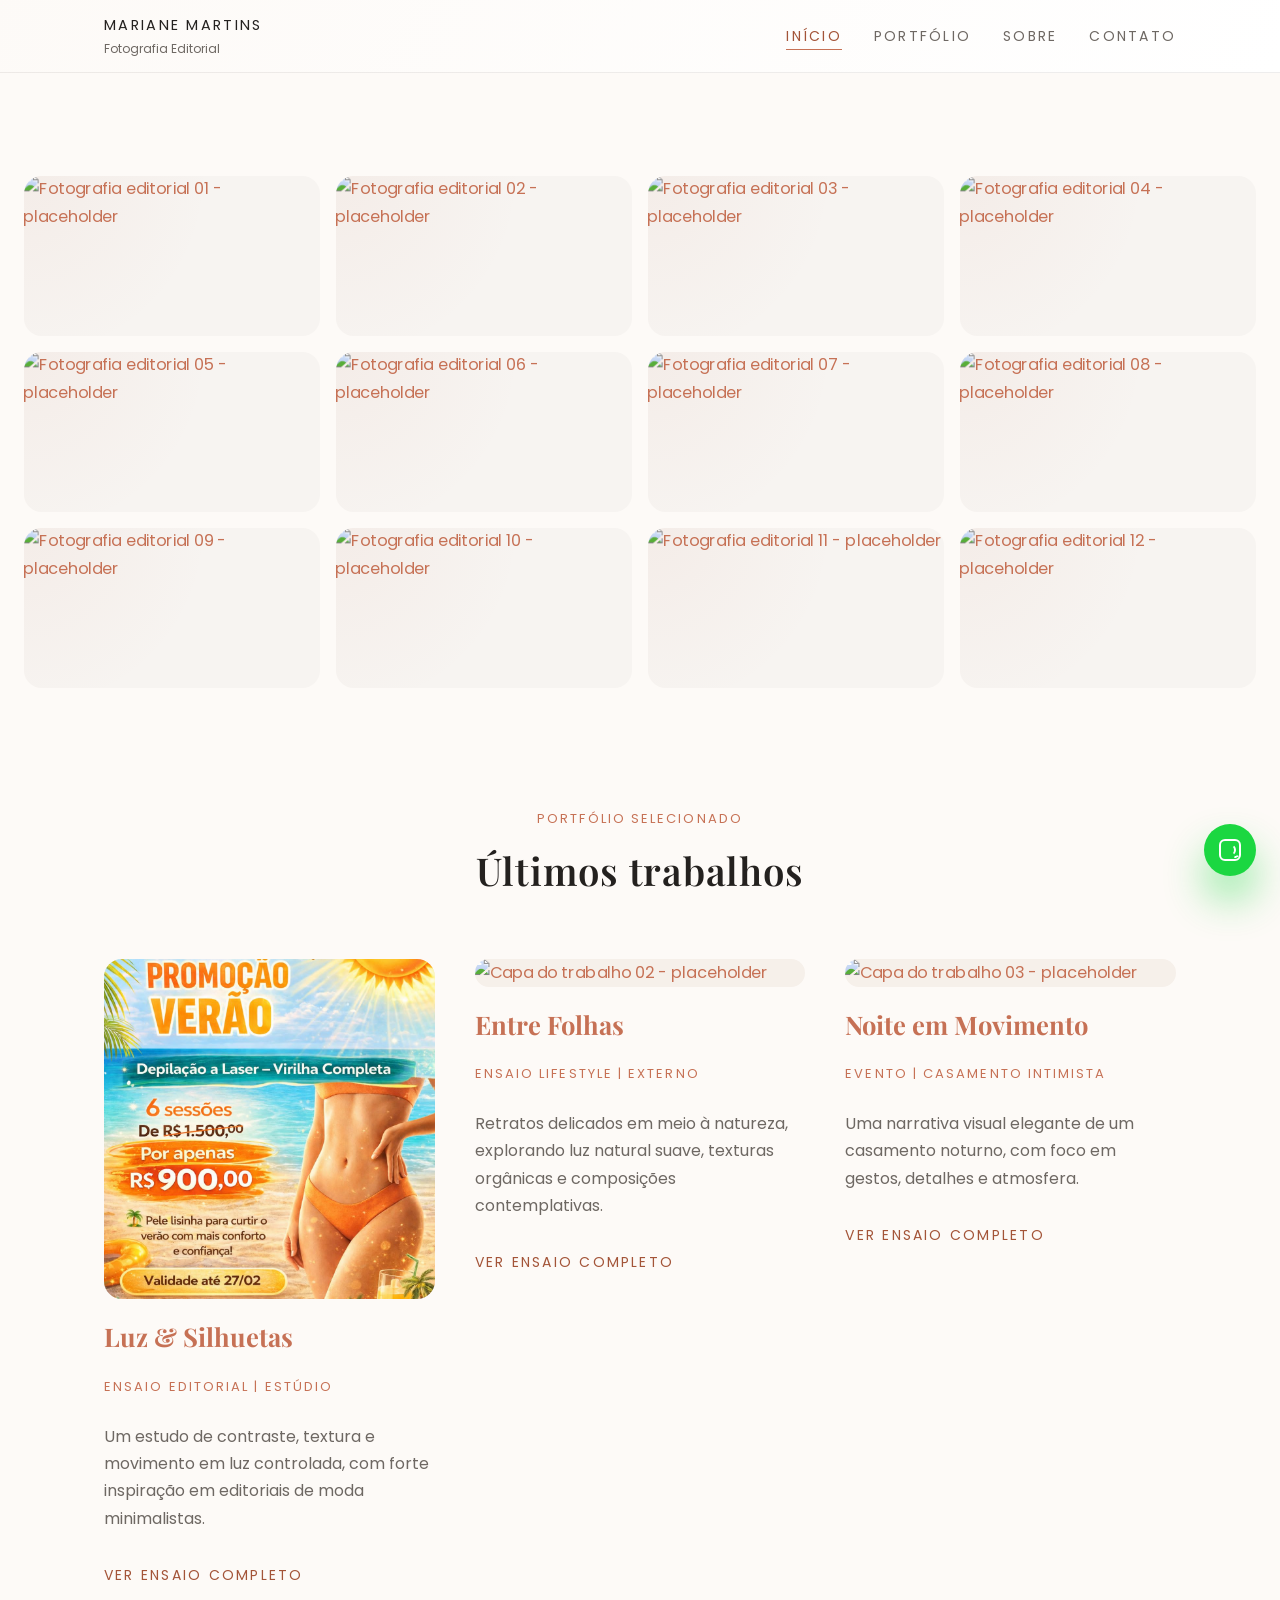
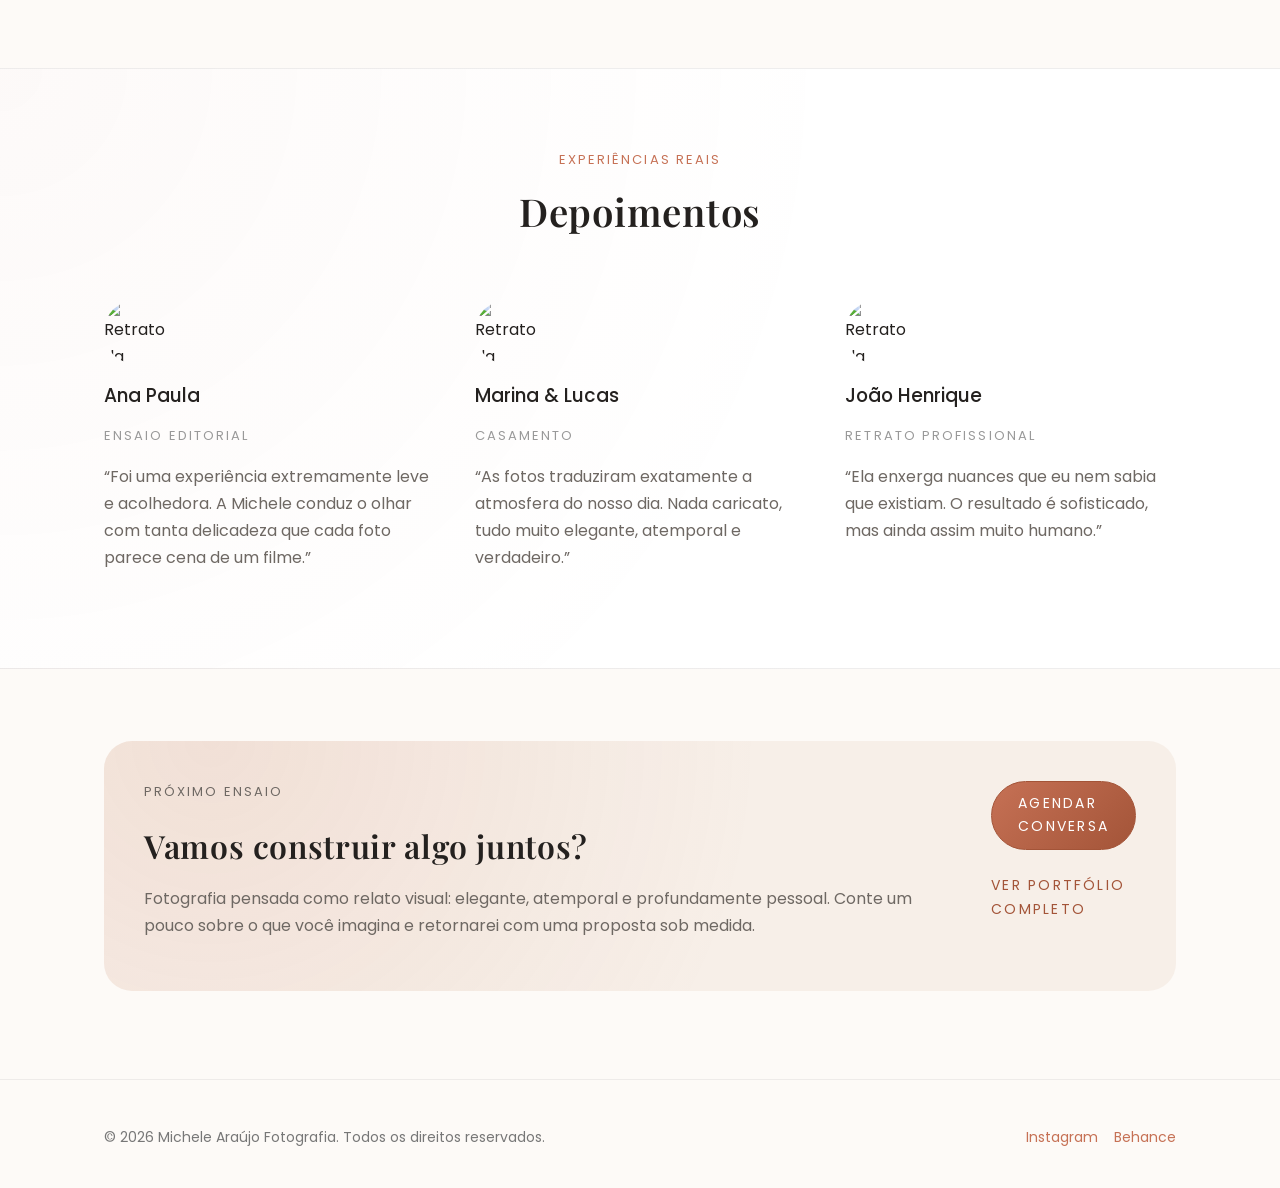
==== index.html @ 4032d711 "first commit" ====
<!DOCTYPE html>
<html lang="pt-BR">
<head>
  <meta charset="UTF-8">
  <meta http-equiv="X-UA-Compatible" content="IE=edge">
  <meta name="viewport" content="width=device-width, initial-scale=1.0">
  <meta name="description" content="Portfólio fotográfico profissional com estética editorial, ensaios autorais e cobertura de eventos.">
  <meta name="keywords" content="fotografia, ensaio, casamento, editorial, retratos, ensaio feminino">
  <meta name="author" content="Fotógrafa Profissional">
  <title>Fotografia Editorial | Início</title>

  <!-- Google Fonts -->
  <link rel="preconnect" href="https://fonts.googleapis.com">
  <link rel="preconnect" href="https://fonts.gstatic.com" crossorigin>
  <link href="https://fonts.googleapis.com/css2?family=Playfair+Display:wght@400;500;600;700&family=Poppins:wght@300;400;500;600&display=swap" rel="stylesheet">

  <link rel="stylesheet" href="css/style.css">
</head>
<body>
  <header class="site-header">
    <div class="container header-inner">
      <a href="index.html" class="logo" aria-label="Ir para a página inicial">
        <span class="logo-text">Mariane Martins</span>
        <span class="logo-sub">Fotografia Editorial</span>
      </a>

      <button class="nav-toggle" aria-label="Abrir menu" aria-expanded="false">
        <span></span>
        <span></span>
      </button>

      <nav class="main-nav" aria-label="Navegação principal">
        <ul>
          <li><a href="index.html" class="active">Início</a></li>
          <li><a href="portfolio.html">Portfólio</a></li>
          <li><a href="sobre.html">Sobre</a></li>
          <li><a href="contato.html">Contato</a></li>
        </ul>
      </nav>
    </div>
  </header>

  <main>
    <!-- Grid Principal -->
    <section class="hero-grid-section" aria-label="Galeria principal de destaques">
      <div class="container-wide">
        <div class="hero-grid">
          <!-- Imagens de 1 a 12 - placeholders nomeados -->
          <a href="portfolio.html" class="hero-grid-item fade-in" style="--delay: 0" aria-label="Ver portfólio">
            <img src="img/grid/foto-01.jpg" loading="lazy" alt="Fotografia editorial 01 - placeholder">
          </a>
          <a href="portfolio.html" class="hero-grid-item fade-in" style="--delay: 0.05s">
            <img src="img/grid/foto-02.jpg" loading="lazy" alt="Fotografia editorial 02 - placeholder">
          </a>
          <a href="portfolio.html" class="hero-grid-item fade-in" style="--delay: 0.1s">
            <img src="img/grid/foto-03.jpg" loading="lazy" alt="Fotografia editorial 03 - placeholder">
          </a>
          <a href="portfolio.html" class="hero-grid-item fade-in" style="--delay: 0.15s">
            <img src="img/grid/foto-04.jpg" loading="lazy" alt="Fotografia editorial 04 - placeholder">
          </a>
          <a href="portfolio.html" class="hero-grid-item fade-in" style="--delay: 0.2s">
            <img src="img/grid/foto-05.jpg" loading="lazy" alt="Fotografia editorial 05 - placeholder">
          </a>
          <a href="portfolio.html" class="hero-grid-item fade-in" style="--delay: 0.25s">
            <img src="img/grid/foto-06.jpg" loading="lazy" alt="Fotografia editorial 06 - placeholder">
          </a>
          <a href="portfolio.html" class="hero-grid-item fade-in" style="--delay: 0.3s">
            <img src="img/grid/foto-07.jpg" loading="lazy" alt="Fotografia editorial 07 - placeholder">
          </a>
          <a href="portfolio.html" class="hero-grid-item fade-in" style="--delay: 0.35s">
            <img src="img/grid/foto-08.jpg" loading="lazy" alt="Fotografia editorial 08 - placeholder">
          </a>
          <a href="portfolio.html" class="hero-grid-item fade-in" style="--delay: 0.4s">
            <img src="img/grid/foto-09.jpg" loading="lazy" alt="Fotografia editorial 09 - placeholder">
          </a>
          <a href="portfolio.html" class="hero-grid-item fade-in" style="--delay: 0.45s">
            <img src="img/grid/foto-10.jpg" loading="lazy" alt="Fotografia editorial 10 - placeholder">
          </a>
          <a href="portfolio.html" class="hero-grid-item fade-in" style="--delay: 0.5s">
            <img src="img/grid/foto-11.jpg" loading="lazy" alt="Fotografia editorial 11 - placeholder">
          </a>
          <a href="portfolio.html" class="hero-grid-item fade-in" style="--delay: 0.55s">
            <img src="img/grid/foto-12.jpg" loading="lazy" alt="Fotografia editorial 12 - placeholder">
          </a>
        </div>
      </div>
    </section>

    <!-- Últimos Trabalhos -->
    <section class="section" id="ultimos-trabalhos">
      <div class="container">
        <header class="section-header fade-in">
          <p class="section-kicker">Portfólio selecionado</p>
          <h1 class="section-title">Últimos trabalhos</h1>
        </header>

        <div class="works-grid">
          <article class="work-card fade-in" style="--delay: 0.05s">
            <a href="portfolio/trabalho-01.html" class="work-image-link">
              <img src="img/trabalhos/trabalho-01/capa.jpeg" loading="lazy" alt="Capa do trabalho 01 - placeholder">
            </a>
            <div class="work-content">
              <h2 class="work-title">
                <a href="portfolio/trabalho-01.html">Luz &amp; Silhuetas</a>
              </h2>
              <p class="work-meta">Ensaio editorial | Estúdio</p>
              <p class="work-description">
                Um estudo de contraste, textura e movimento em luz controlada, com forte inspiração em editoriais de moda minimalistas.
              </p>
              <a href="portfolio/trabalho-01.html" class="text-link">Ver ensaio completo</a>
            </div>
          </article>

          <article class="work-card fade-in" style="--delay: 0.1s">
            <a href="portfolio/trabalho-02.html" class="work-image-link">
              <img src="img/trabalhos/trabalho-02/capa.jpg" loading="lazy" alt="Capa do trabalho 02 - placeholder">
            </a>
            <div class="work-content">
              <h2 class="work-title">
                <a href="portfolio/trabalho-02.html">Entre Folhas</a>
              </h2>
              <p class="work-meta">Ensaio lifestyle | Externo</p>
              <p class="work-description">
                Retratos delicados em meio à natureza, explorando luz natural suave, texturas orgânicas e composições contemplativas.
              </p>
              <a href="portfolio/trabalho-02.html" class="text-link">Ver ensaio completo</a>
            </div>
          </article>

          <article class="work-card fade-in" style="--delay: 0.15s">
            <a href="portfolio/trabalho-03.html" class="work-image-link">
              <img src="img/trabalhos/trabalho-03/capa.jpg" loading="lazy" alt="Capa do trabalho 03 - placeholder">
            </a>
            <div class="work-content">
              <h2 class="work-title">
                <a href="portfolio/trabalho-03.html">Noite em Movimento</a>
              </h2>
              <p class="work-meta">Evento | Casamento intimista</p>
              <p class="work-description">
                Uma narrativa visual elegante de um casamento noturno, com foco em gestos, detalhes e atmosfera.
              </p>
              <a href="portfolio/trabalho-03.html" class="text-link">Ver ensaio completo</a>
            </div>
          </article>
        </div>
      </div>
    </section>

    <!-- Depoimentos -->
    <section class="section section-testimonials" aria-label="Depoimentos de clientes">
      <div class="container">
        <header class="section-header fade-in">
          <p class="section-kicker">Experiências reais</p>
          <h2 class="section-title">Depoimentos</h2>
        </header>

        <div class="testimonials-grid">
          <article class="testimonial-card fade-in" style="--delay: 0.05s">
            <img src="img/testemunhos/cliente-01.jpg" loading="lazy" alt="Retrato da cliente 01 - placeholder" class="testimonial-avatar">
            <div class="testimonial-content">
              <h3 class="testimonial-name">Ana Paula</h3>
              <p class="testimonial-role">Ensaio Editorial</p>
              <p class="testimonial-text">
                “Foi uma experiência extremamente leve e acolhedora. A Michele conduz o olhar com tanta delicadeza que cada foto parece cena de um filme.”
              </p>
            </div>
          </article>

          <article class="testimonial-card fade-in" style="--delay: 0.1s">
            <img src="img/testemunhos/cliente-02.jpg" loading="lazy" alt="Retrato da cliente 02 - placeholder" class="testimonial-avatar">
            <div class="testimonial-content">
              <h3 class="testimonial-name">Marina &amp; Lucas</h3>
              <p class="testimonial-role">Casamento</p>
              <p class="testimonial-text">
                “As fotos traduziram exatamente a atmosfera do nosso dia. Nada caricato, tudo muito elegante, atemporal e verdadeiro.”
              </p>
            </div>
          </article>

          <article class="testimonial-card fade-in" style="--delay: 0.15s">
            <img src="img/testemunhos/cliente-03.jpg" loading="lazy" alt="Retrato da cliente 03 - placeholder" class="testimonial-avatar">
            <div class="testimonial-content">
              <h3 class="testimonial-name">João Henrique</h3>
              <p class="testimonial-role">Retrato profissional</p>
              <p class="testimonial-text">
                “Ela enxerga nuances que eu nem sabia que existiam. O resultado é sofisticado, mas ainda assim muito humano.”
              </p>
            </div>
          </article>
        </div>
      </div>
    </section>

    <!-- Contato enxuto na home -->
    <section class="section section-contact-preview" aria-label="Contato rápido">
      <div class="container">
        <div class="contact-preview fade-in">
          <div class="contact-preview-text">
            <p class="section-kicker">Próximo ensaio</p>
            <h2 class="section-title">Vamos construir algo juntos?</h2>
            <p>
              Fotografia pensada como relato visual: elegante, atemporal e profundamente pessoal. Conte um pouco sobre o que você imagina
              e retornarei com uma proposta sob medida.
            </p>
          </div>
          <div class="contact-preview-actions">
            <a href="contato.html" class="btn-primary">Agendar conversa</a>
            <a href="portfolio.html" class="text-link">Ver portfólio completo</a>
          </div>
        </div>
      </div>
    </section>
  </main>

  <footer class="site-footer">
    <div class="container footer-inner">
      <p>&copy; <span id="footer-year"></span> Michele Araújo Fotografia. Todos os direitos reservados.</p>
      <div class="footer-links">
        <a href="https://www.instagram.com" target="_blank" rel="noopener noreferrer">Instagram</a>
        <a href="https://www.behance.net" target="_blank" rel="noopener noreferrer">Behance</a>
      </div>
    </div>
  </footer>

  <!-- Botão flutuante WhatsApp -->
  <a href="https://wa.me/5500000000000" target="_blank" rel="noopener noreferrer" class="whatsapp-float" aria-label="Conversar pelo WhatsApp">
    <span class="whatsapp-icon"></span>
  </a>

  <!-- Lightbox global -->
  <div class="lightbox" id="lightbox" aria-hidden="true">
    <button class="lightbox-close" aria-label="Fechar imagem">&times;</button>
    <img src="" alt="Visualização ampliada" class="lightbox-image">
  </div>

  <script src="js/script.js"></script>
</body>
</html>
---- css/style.css ----
/* =========================================================
   Base
   ========================================================= */

:root {
  --bg-page: #fdfaf7;
  --bg-surface: #ffffff;
  --bg-soft: #f7efe8;
  --bg-soft-alt: #f3f6ff;
  --text-main: #24211f;
  --text-muted: #6e6863;
  --accent: #c67155;
  --accent-soft: rgba(198, 113, 85, 0.16);
  --accent-strong: #a35438;
  --border-soft: rgba(44, 33, 28, 0.08);
}

*,
*::before,
*::after {
  box-sizing: border-box;
}

html {
  scroll-behavior: smooth;
}

body {
  margin: 0;
  font-family: "Poppins", system-ui, -apple-system, BlinkMacSystemFont, "Segoe UI", sans-serif;
  font-size: 16px;
  line-height: 1.7;
  color: var(--text-main);
  background-color: var(--bg-page);
  -webkit-font-smoothing: antialiased;
}

img {
  max-width: 100%;
  display: block;
}

a {
  color: var(--accent);
  text-decoration: none;
}

a:hover {
  text-decoration: underline;
}

main {
  padding-top: 80px; /* espaço para o header fixo */
}

/* =========================================================
   Layout helpers
   ========================================================= */

.container {
  width: 100%;
  max-width: 1120px;
  margin: 0 auto;
  padding: 0 24px;
}

.container-wide {
  width: 100%;
  max-width: 1320px;
  margin: 0 auto;
  padding: 0 24px;
}

.container-narrow {
  width: 100%;
  max-width: 840px;
  margin: 0 auto;
  padding: 0 24px;
}

.section {
  padding: 80px 0;
}

.section-header {
  text-align: center;
  margin-bottom: 56px;
}

.section-kicker {
  font-size: 0.8125rem;
  letter-spacing: 0.16em;
  text-transform: uppercase;
  color: var(--accent);
  margin: 0 0 8px;
}

.section-title {
  font-family: "Playfair Display", "Times New Roman", serif;
  font-size: 2.4rem;
  letter-spacing: 0.02em;
  font-weight: 600;
  margin: 0 0 12px;
}

.section-subtitle {
  max-width: 640px;
  margin: 0 auto;
  color: var(--text-muted);
}

/* =========================================================
   Header e navegação
   ========================================================= */

.site-header {
  position: fixed;
  top: 0;
  left: 0;
  right: 0;
  z-index: 50;
  background: linear-gradient(
    120deg,
    rgba(253, 250, 247, 0.98),
    rgba(255, 255, 255, 0.98)
  );
  border-bottom: 1px solid var(--border-soft);
  backdrop-filter: blur(16px);
}

.header-inner {
  display: flex;
  align-items: center;
  justify-content: space-between;
  height: 72px;
}

.logo {
  display: inline-flex;
  flex-direction: column;
  gap: 2px;
  color: var(--text-main);
}

.logo-mark {
  font-family: "Playfair Display", "Times New Roman", serif;
  font-size: 1.2rem;
  border: 1px solid var(--accent);
  border-radius: 999px;
  width: 32px;
  height: 32px;
  display: inline-flex;
  align-items: center;
  justify-content: center;
  margin-bottom: 2px;
}

.logo-text {
  font-size: 0.9rem;
  letter-spacing: 0.16em;
  text-transform: uppercase;
}

.logo-sub {
  font-size: 0.75rem;
  color: var(--text-muted);
}

.main-nav ul {
  list-style: none;
  display: flex;
  align-items: center;
  gap: 32px;
  margin: 0;
  padding: 0;
}

.main-nav a {
  font-size: 0.875rem;
  letter-spacing: 0.16em;
  text-transform: uppercase;
  color: var(--text-muted);
  position: relative;
  padding-bottom: 4px;
}

.main-nav a::after {
  content: "";
  position: absolute;
  left: 0;
  bottom: 0;
  height: 1px;
  width: 0;
  background-color: var(--accent);
  transition: width 0.25s ease;
}

.main-nav a:hover::after {
  width: 100%;
}

.main-nav a.active {
  color: var(--accent-strong);
}

.main-nav a.active::after {
  width: 100%;
}

.nav-toggle {
  display: none;
  width: 36px;
  height: 36px;
  border-radius: 999px;
  border: 1px solid var(--border-soft);
  background-color: transparent;
  align-items: center;
  justify-content: center;
  padding: 0;
  cursor: pointer;
}

.nav-toggle span {
  width: 18px;
  height: 1px;
  background-color: var(--text-main);
  display: block;
  transition: transform 0.2s ease, opacity 0.2s ease, translate 0.2s ease;
}

.nav-toggle span + span {
  margin-top: 5px;
}

.nav-toggle.is-open span:first-child {
  transform: rotate(45deg);
  translate: 0 3px;
}

.nav-toggle.is-open span:last-child {
  transform: rotate(-45deg);
  translate: 0 -3px;
}

/* =========================================================
   Hero grid (home)
   ========================================================= */

.hero-grid-section {
  padding-top: 96px;
  padding-bottom: 40px;
}

.hero-grid {
  display: grid;
  grid-template-columns: repeat(4, minmax(0, 1fr));
  grid-auto-rows: minmax(160px, 1fr);
  gap: 16px;
}

.hero-grid-item {
  overflow: hidden;
  border-radius: 18px;
  background:
    radial-gradient(circle at 0% 0%, rgba(198, 113, 85, 0.06), transparent 55%),
    #f7f4f1;
  position: relative;
}

.hero-grid-item img {
  width: 100%;
  height: 100%;
  object-fit: cover;
  transform: scale(1.01);
  transition: transform 0.6s ease, filter 0.4s ease;
}

.hero-grid-item:hover img {
  transform: scale(1.05);
  filter: saturate(1.1) contrast(1.03);
}

/* =========================================================
   Cards de trabalhos
   ========================================================= */

.works-grid {
  display: grid;
  grid-template-columns: repeat(3, minmax(0, 1fr));
  gap: 40px;
}

.work-card {
  display: flex;
  flex-direction: column;
  gap: 16px;
}

.work-image-link {
  display: block;
  border-radius: 18px;
  overflow: hidden;
  background-color: #f6f0ea;
}

.work-image-link img {
  width: 100%;
  height: 100%;
  max-height: 340px;
  object-fit: cover;
  transform: scale(1.01);
  transition: transform 0.6s ease, filter 0.4s ease;
}

.work-image-link:hover img {
  transform: scale(1.04);
  filter: saturate(1.15) contrast(1.05);
}

.work-content {
  display: flex;
  flex-direction: column;
  gap: 4px;
}

.work-title {
  font-family: "Playfair Display", "Times New Roman", serif;
  font-size: 1.6rem;
  margin: 0;
}

.work-title a {
  text-decoration: none;
}

.work-meta {
  font-size: 0.8125rem;
  text-transform: uppercase;
  letter-spacing: 0.16em;
  color: var(--accent);
}

.work-description {
  margin-top: 8px;
  color: var(--text-muted);
}

.text-link {
  display: inline-flex;
  align-items: center;
  gap: 4px;
  font-size: 0.875rem;
  text-transform: uppercase;
  letter-spacing: 0.16em;
  color: var(--accent-strong);
  margin-top: 12px;
  position: relative;
}

.text-link::after {
  content: "";
  position: absolute;
  left: 0;
  bottom: -2px;
  height: 1px;
  width: 100%;
  background-color: var(--accent-strong);
  transform-origin: left;
  transform: scaleX(0);
  transition: transform 0.25s ease;
}

.text-link:hover::after {
  transform: scaleX(1);
}

/* =========================================================
   Depoimentos
   ========================================================= */

.section-testimonials {
  border-top: 1px solid var(--border-soft);
  border-bottom: 1px solid var(--border-soft);
  background: radial-gradient(circle at 0% 0%, rgba(198, 113, 85, 0.04), transparent 60%), var(--bg-surface);
}

.testimonials-grid {
  display: grid;
  grid-template-columns: repeat(3, minmax(0, 1fr));
  gap: 40px;
}

.testimonial-card {
  display: flex;
  flex-direction: column;
  gap: 16px;
}

.testimonial-avatar {
  width: 64px;
  height: 64px;
  border-radius: 999px;
  object-fit: cover;
}

.testimonial-name {
  font-weight: 500;
  margin: 0;
}

.testimonial-role {
  font-size: 0.8125rem;
  text-transform: uppercase;
  letter-spacing: 0.16em;
  color: #999999;
  margin-bottom: 8px;
}

.testimonial-text {
  color: var(--text-muted);
}

/* =========================================================
   Contato (home preview)
   ========================================================= */

.section-contact-preview {
  padding-top: 72px;
  padding-bottom: 88px;
}

.contact-preview {
  display: flex;
  align-items: flex-start;
  justify-content: space-between;
  gap: 40px;
  border-radius: 28px;
  padding: 40px 40px 36px;
  background: radial-gradient(circle at 10% 0%, rgba(198, 113, 85, 0.12), transparent 55%), var(--bg-soft);
}

.contact-preview .section-title {
  font-size: 2rem;
}

.contact-preview p {
  margin: 0 0 16px;
  color: var(--text-muted);
}

.contact-preview-actions {
  display: flex;
  flex-direction: column;
  gap: 12px;
  align-items: flex-start;
}

/* =========================================================
   Páginas internas: Sobre, Contato
   ========================================================= */

.about-layout {
  display: grid;
  grid-template-columns: minmax(0, 1.2fr) minmax(0, 1.6fr);
  gap: 72px;
  align-items: center;
}

.about-photo img {
  border-radius: 24px;
  object-fit: cover;
}

.about-text p {
  margin-top: 0;
  margin-bottom: 16px;
  color: var(--text-muted);
}

.about-list {
  list-style: none;
  padding: 0;
  margin: 16px 0 32px;
}

.about-list li {
  margin-bottom: 4px;
}

.section-contact-full {
  background: radial-gradient(circle at 100% 0, rgba(198, 113, 85, 0.08), transparent 55%), var(--bg-soft);
}

.contact-layout {
  display: grid;
  grid-template-columns: minmax(0, 1.2fr) minmax(0, 1.4fr);
  gap: 72px;
  align-items: flex-start;
}

.contact-intro p {
  color: var(--text-muted);
}

.contact-list {
  list-style: none;
  padding: 0;
  margin: 16px 0 24px;
}

.contact-list li {
  margin-bottom: 4px;
}

.contact-social {
  display: flex;
  flex-wrap: wrap;
  align-items: center;
  gap: 16px;
  margin-top: 8px;
  font-size: 0.875rem;
}

.contact-social a {
  text-decoration: underline;
}

/* Formulário */

.contact-form-wrapper {
  background-color: var(--bg-surface);
  border-radius: 20px;
  padding: 32px 32px 28px;
  box-shadow: 0 18px 45px rgba(0, 0, 0, 0.05);
}

form {
  margin: 0;
}

.form-row {
  display: grid;
  grid-template-columns: repeat(2, minmax(0, 1fr));
  gap: 20px;
}

.form-group {
  display: flex;
  flex-direction: column;
  gap: 6px;
  margin-bottom: 16px;
}

label {
  font-size: 0.875rem;
  letter-spacing: 0.08em;
  text-transform: uppercase;
}

input,
select,
textarea {
  border-radius: 999px;
  border: 1px solid var(--border-soft);
  padding: 10px 16px;
  font: inherit;
  outline: none;
  background-color: #ffffff;
  transition: border-color 0.15s ease, box-shadow 0.15s ease, background-color 0.15s ease;
}

textarea {
  border-radius: 20px;
  resize: vertical;
  min-height: 120px;
}

input:focus,
select:focus,
textarea:focus {
  border-color: var(--accent);
  box-shadow: 0 0 0 1px var(--accent-soft);
}

.form-error {
  font-size: 0.75rem;
  color: #b3261e;
  min-height: 16px;
}

.form-success {
  font-size: 0.85rem;
  color: #1b7f3b;
  margin-top: 12px;
}

/* Botões */

.btn-primary {
  display: inline-flex;
  align-items: center;
  justify-content: center;
  padding: 10px 26px;
  border-radius: 999px;
  border: 1px solid var(--accent-strong);
  background: linear-gradient(135deg, var(--accent), var(--accent-strong));
  color: #ffffff;
  font-size: 0.875rem;
  letter-spacing: 0.16em;
  text-transform: uppercase;
  cursor: pointer;
  transition: background 0.2s ease, color 0.2s ease, transform 0.1s ease, box-shadow 0.1s ease;
}

.btn-primary:hover {
  background: linear-gradient(135deg, #ffffff, #fff5f1);
  color: var(--accent-strong);
  box-shadow: 0 16px 30px rgba(198, 113, 85, 0.35);
  transform: translateY(-1px);
}

.btn-primary:active {
  transform: translateY(0);
  box-shadow: none;
}

/* =========================================================
   Páginas de trabalho individual
   ========================================================= */

.work-hero {
  padding-top: 96px;
  padding-bottom: 40px;
}

.work-hero-image img {
  border-radius: 24px;
  max-height: 520px;
  width: 100%;
  object-fit: cover;
}

.work-hero-text {
  margin-top: 32px;
}

.work-hero-text p {
  color: var(--text-muted);
}

.work-gallery-section {
  padding-top: 24px;
}

.work-gallery {
  display: grid;
  grid-template-columns: repeat(3, minmax(0, 1fr));
  gap: 20px;
}

.work-gallery-item img {
  border-radius: 16px;
  width: 100%;
  height: 100%;
  object-fit: cover;
  cursor: zoom-in;
}

.section-work-nav {
  border-top: 1px solid rgba(0, 0, 0, 0.04);
}

.work-nav {
  display: flex;
  align-items: center;
  justify-content: space-between;
  gap: 16px;
}

.work-nav-links {
  display: flex;
  align-items: center;
  gap: 20px;
}

.work-nav-disabled {
  font-size: 0.875rem;
  color: #bbbbbb;
  letter-spacing: 0.16em;
  text-transform: uppercase;
}

/* =========================================================
   Footer
   ========================================================= */

.site-footer {
  border-top: 1px solid rgba(0, 0, 0, 0.06);
  padding: 32px 0 24px;
}

.footer-inner {
  display: flex;
  align-items: center;
  justify-content: space-between;
  gap: 16px;
  font-size: 0.875rem;
  color: #777777;
}

.footer-links {
  display: flex;
  gap: 16px;
}

.footer-links a {
  text-decoration: none;
}

.footer-links a:hover {
  text-decoration: underline;
}

/* =========================================================
   Botão flutuante WhatsApp
   ========================================================= */

.whatsapp-float {
  position: fixed;
  right: 24px;
  bottom: 24px;
  width: 52px;
  height: 52px;
  border-radius: 999px;
  background-color: #1bd741;
  box-shadow: 0 24px 40px rgba(27, 215, 65, 0.45);
  display: flex;
  align-items: center;
  justify-content: center;
  z-index: 40;
  transition: transform 0.15s ease, box-shadow 0.15s ease;
}

.whatsapp-float:hover {
  transform: translateY(-2px);
  box-shadow: 0 28px 50px rgba(27, 215, 65, 0.6);
}

.whatsapp-icon {
  width: 22px;
  height: 22px;
  border-radius: 6px;
  border: 2px solid #ffffff;
  position: relative;
}

.whatsapp-icon::before,
.whatsapp-icon::after {
  content: "";
  position: absolute;
  border-radius: 999px;
  border: 2px solid #ffffff;
}

.whatsapp-icon::before {
  width: 12px;
  height: 12px;
  border-top-color: transparent;
  border-left-color: transparent;
  border-bottom-color: transparent;
  top: 3px;
  left: 3px;
}

.whatsapp-icon::after {
  width: 7px;
  height: 7px;
  border-top-color: transparent;
  border-left-color: transparent;
  border-right-color: transparent;
  bottom: 1px;
  right: 0;
  transform: rotate(-20deg);
}

/* =========================================================
   Lightbox
   ========================================================= */

.lightbox {
  position: fixed;
  inset: 0;
  background-color: rgba(0, 0, 0, 0.86);
  display: flex;
  align-items: center;
  justify-content: center;
  padding: 32px;
  opacity: 0;
  visibility: hidden;
  transition: opacity 0.2s ease, visibility 0.2s ease;
  z-index: 60;
}

.lightbox.is-open {
  opacity: 1;
  visibility: visible;
}

.lightbox-image {
  max-width: 100%;
  max-height: 100%;
  border-radius: 16px;
  object-fit: contain;
}

.lightbox-close {
  position: absolute;
  top: 18px;
  right: 24px;
  border: none;
  background-color: transparent;
  color: #ffffff;
  font-size: 2rem;
  cursor: pointer;
}

/* =========================================================
   Animações suaves (fade-in)
   ========================================================= */

.fade-in {
  opacity: 0;
  transform: translateY(12px);
  transition: opacity 0.6s ease, transform 0.6s ease;
  transition-delay: var(--delay, 0s);
}

.fade-in.is-visible {
  opacity: 1;
  transform: translateY(0);
}

/* =========================================================
   Responsividade
   ========================================================= */

@media (max-width: 1024px) {
  .hero-grid {
    grid-template-columns: repeat(3, minmax(0, 1fr));
  }

  .works-grid,
  .testimonials-grid {
    grid-template-columns: repeat(2, minmax(0, 1fr));
  }

  .about-layout,
  .contact-layout {
    grid-template-columns: minmax(0, 1fr);
  }

  .contact-preview {
    flex-direction: column;
  }
}

@media (max-width: 768px) {
  .header-inner {
    height: 68px;
  }

  .nav-toggle {
    display: inline-flex;
  }

  .main-nav {
    position: absolute;
    inset: 68px 16px auto;
    border-radius: 18px;
    background-color: #ffffff;
    box-shadow: 0 26px 60px rgba(0, 0, 0, 0.14);
    padding: 16px 20px;
    opacity: 0;
    transform: translateY(-8px);
    pointer-events: none;
    transition: opacity 0.18s ease, transform 0.18s ease;
  }

  .main-nav.is-open {
    opacity: 1;
    transform: translateY(0);
    pointer-events: auto;
  }

  .main-nav ul {
    flex-direction: column;
    align-items: flex-start;
    gap: 14px;
  }

  .hero-grid {
    grid-template-columns: repeat(2, minmax(0, 1fr)); /* obrigatório: 2 colunas no mobile */
  }

  .works-grid,
  .testimonials-grid {
    grid-template-columns: minmax(0, 1fr);
  }

  .work-gallery {
    grid-template-columns: repeat(2, minmax(0, 1fr)); /* 2 colunas na galeria mobile */
  }

  .section {
    padding: 64px 0;
  }

  .section-title {
    font-size: 2rem;
  }

  .contact-form-wrapper {
    padding: 24px 20px 20px;
  }

  .form-row {
    grid-template-columns: minmax(0, 1fr);
  }

  .footer-inner {
    flex-direction: column;
    align-items: flex-start;
  }
}

@media (max-width: 520px) {
  .container,
  .container-wide,
  .container-narrow {
    padding: 0 18px;
  }

  main {
    padding-top: 72px;
  }

  .whatsapp-float {
    right: 18px;
    bottom: 18px;
  }
}
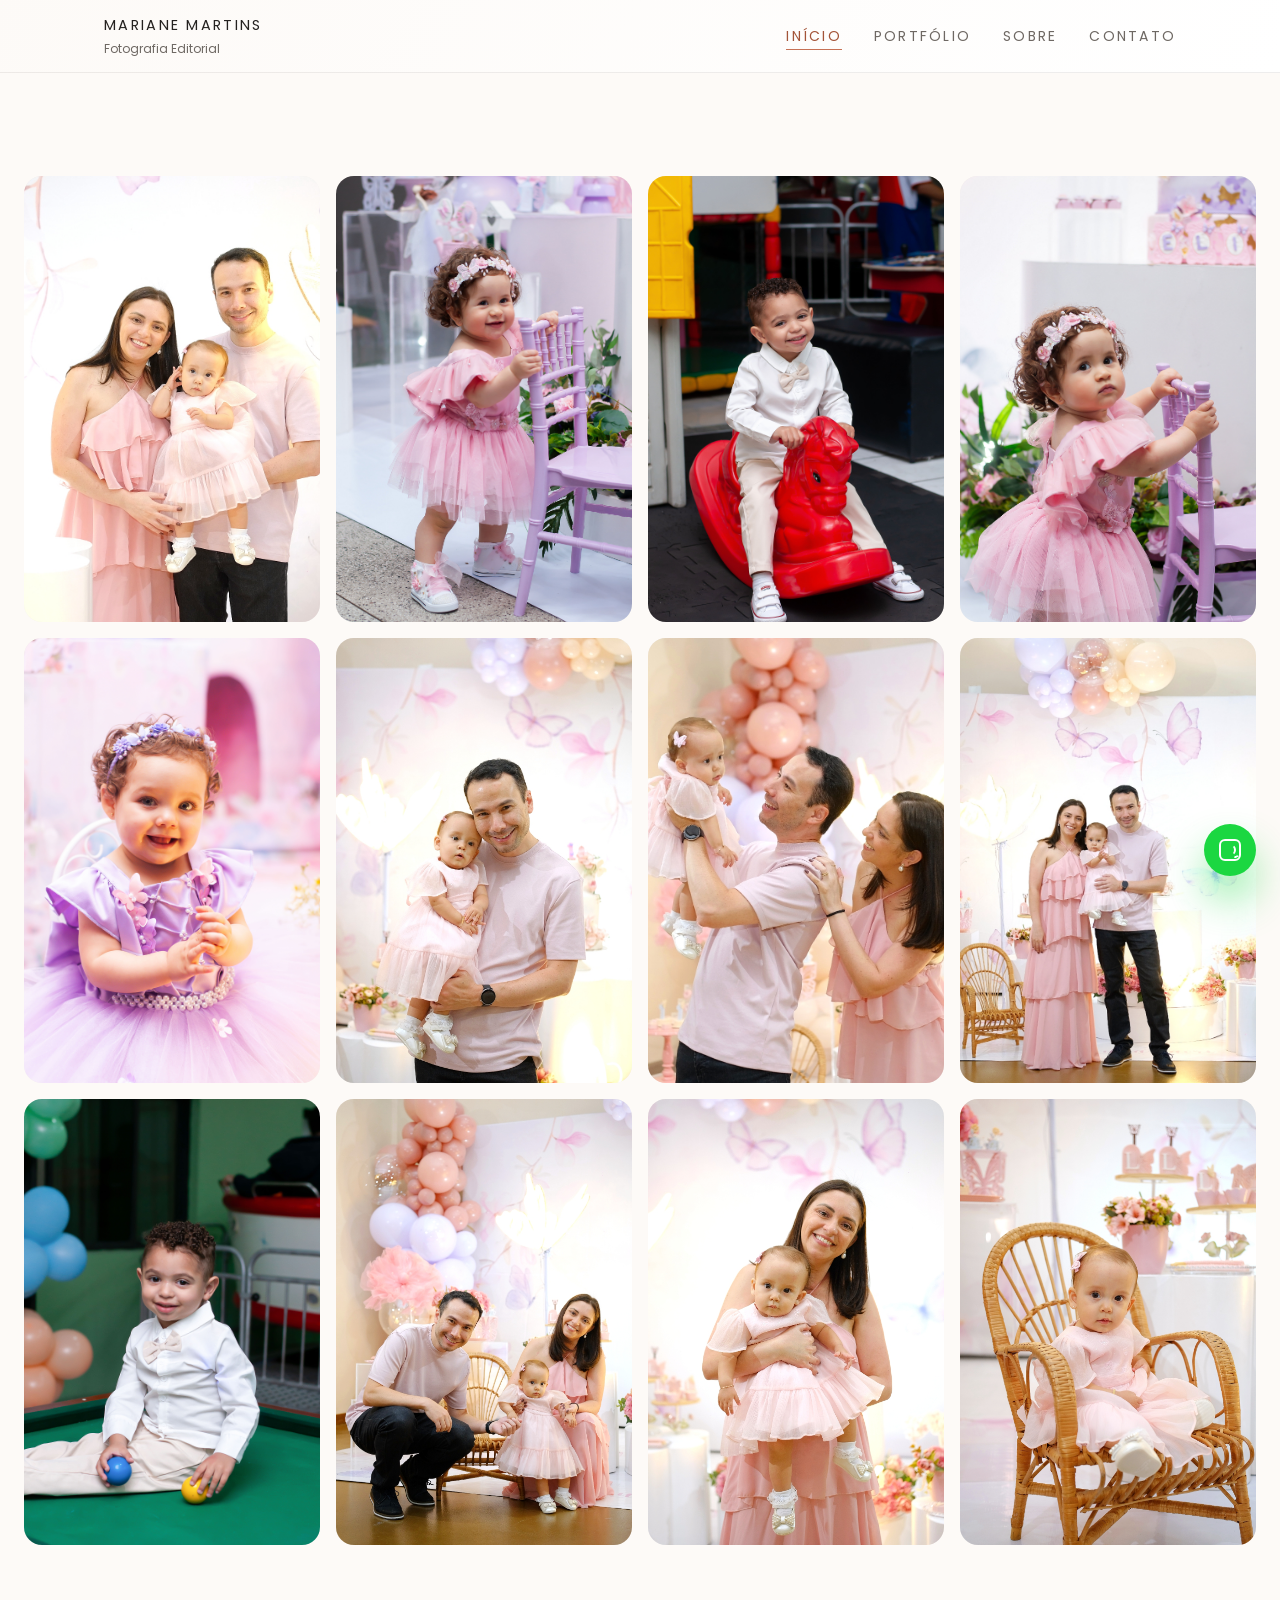
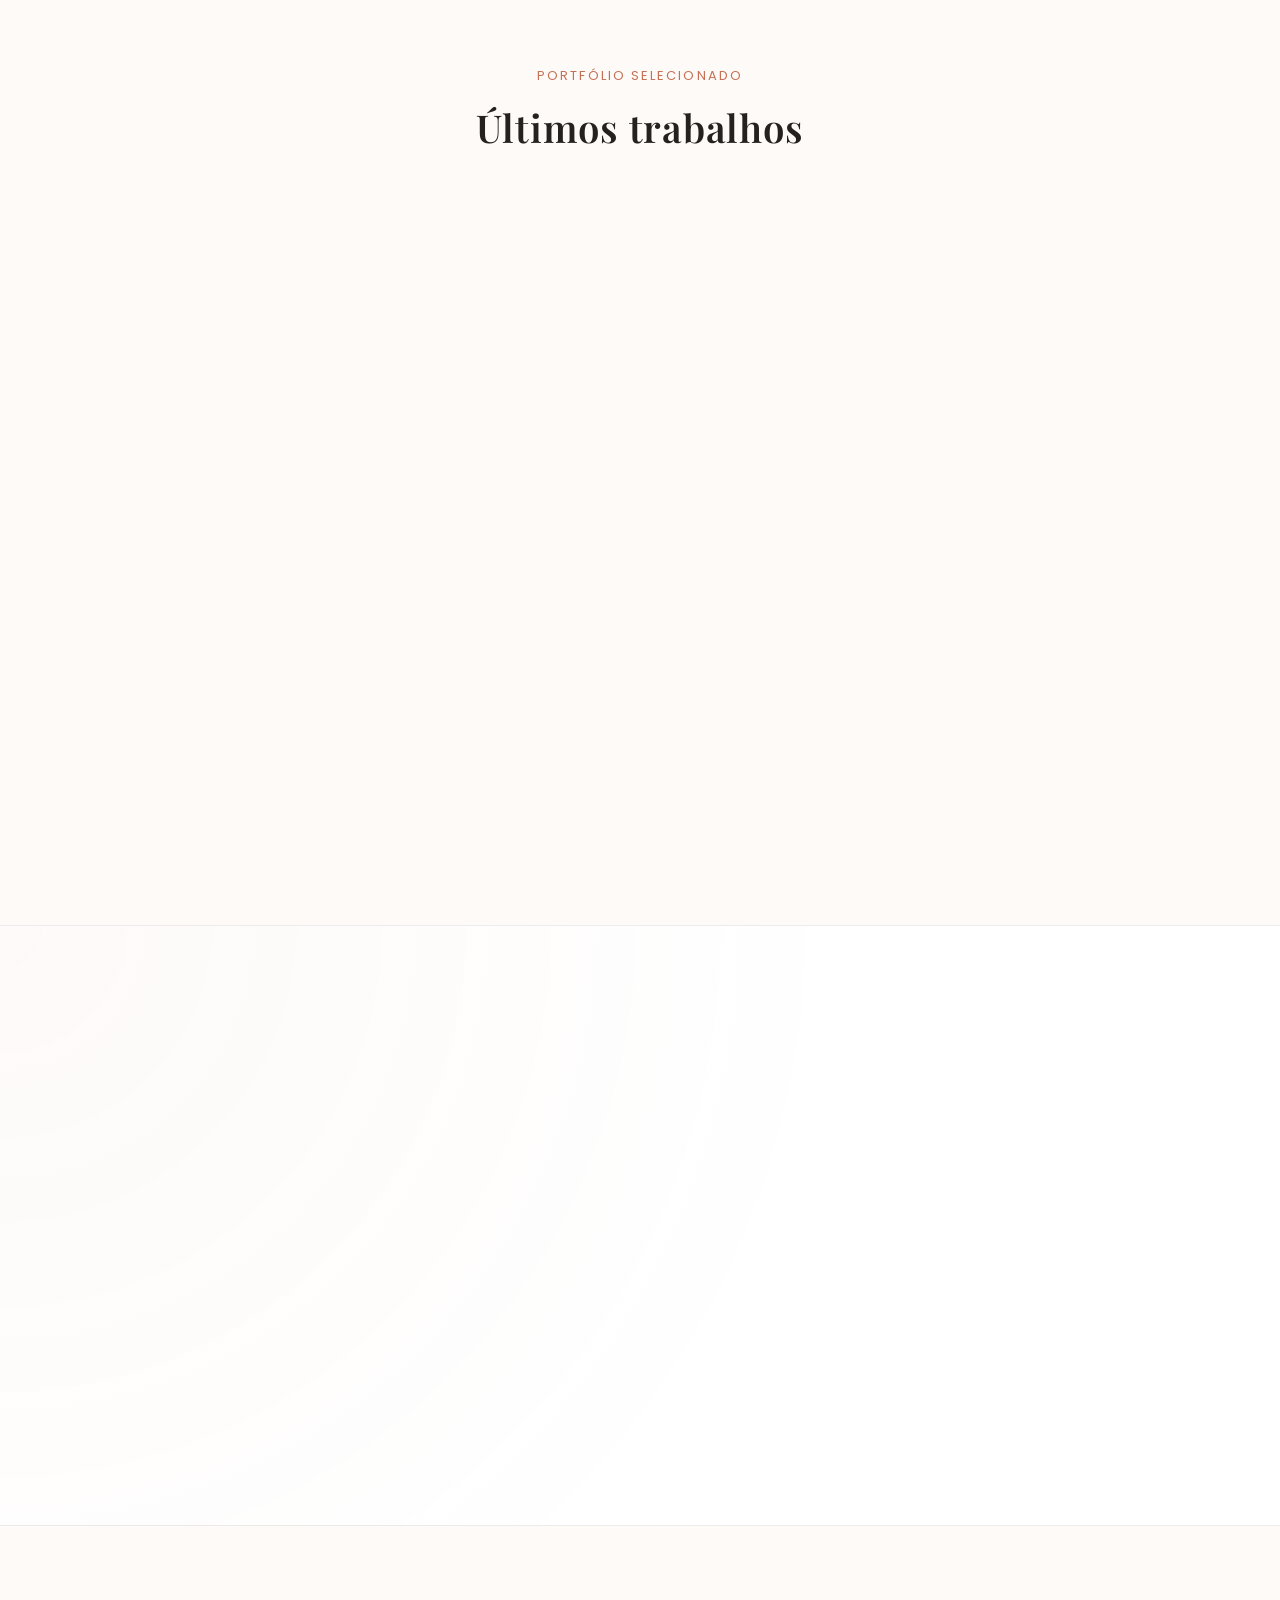
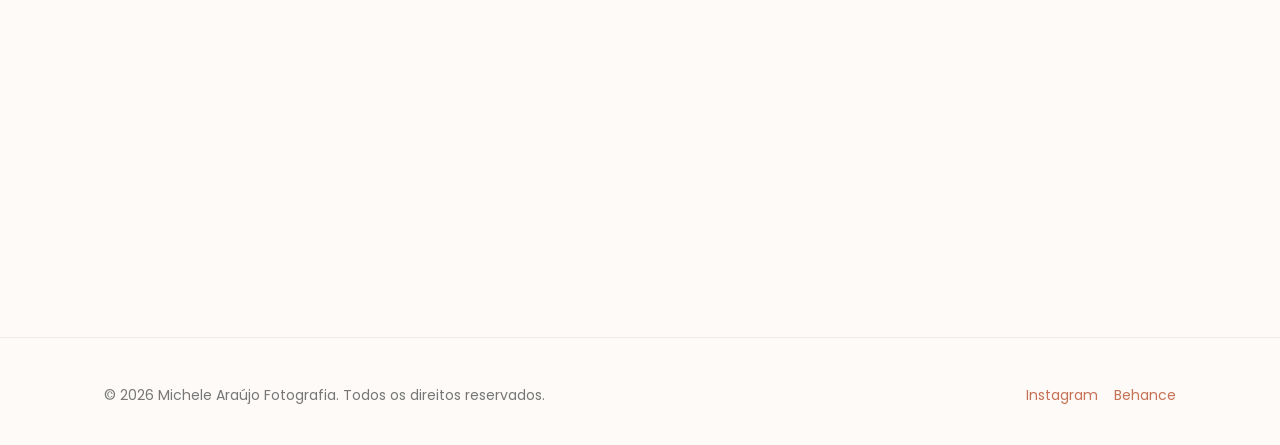
==== commit 377b5368: "add fotos" ====
--- a/index.html
+++ b/index.html
@@ -47,40 +47,40 @@
         <div class="hero-grid">
           <!-- Imagens de 1 a 12 - placeholders nomeados -->
           <a href="portfolio.html" class="hero-grid-item fade-in" style="--delay: 0" aria-label="Ver portfólio">
-            <img src="img/grid/foto-01.jpg" loading="lazy" alt="Fotografia editorial 01 - placeholder">
+            <img src="img/grid/foto-13.jpeg" loading="lazy" alt="Fotografia editorial 01 - placeholder">
           </a>
           <a href="portfolio.html" class="hero-grid-item fade-in" style="--delay: 0.05s">
-            <img src="img/grid/foto-02.jpg" loading="lazy" alt="Fotografia editorial 02 - placeholder">
+            <img src="img/grid/foto-02.jpeg" loading="lazy" alt="Fotografia editorial 02 - placeholder">
           </a>
           <a href="portfolio.html" class="hero-grid-item fade-in" style="--delay: 0.1s">
-            <img src="img/grid/foto-03.jpg" loading="lazy" alt="Fotografia editorial 03 - placeholder">
+            <img src="img/grid/foto-03.jpeg" loading="lazy" alt="Fotografia editorial 03 - placeholder">
           </a>
           <a href="portfolio.html" class="hero-grid-item fade-in" style="--delay: 0.15s">
-            <img src="img/grid/foto-04.jpg" loading="lazy" alt="Fotografia editorial 04 - placeholder">
+            <img src="img/grid/foto-04.jpeg" loading="lazy" alt="Fotografia editorial 04 - placeholder">
           </a>
           <a href="portfolio.html" class="hero-grid-item fade-in" style="--delay: 0.2s">
-            <img src="img/grid/foto-05.jpg" loading="lazy" alt="Fotografia editorial 05 - placeholder">
+            <img src="img/grid/foto-05.jpeg" loading="lazy" alt="Fotografia editorial 05 - placeholder">
           </a>
           <a href="portfolio.html" class="hero-grid-item fade-in" style="--delay: 0.25s">
-            <img src="img/grid/foto-06.jpg" loading="lazy" alt="Fotografia editorial 06 - placeholder">
+            <img src="img/grid/foto-06.jpeg" loading="lazy" alt="Fotografia editorial 06 - placeholder">
           </a>
           <a href="portfolio.html" class="hero-grid-item fade-in" style="--delay: 0.3s">
-            <img src="img/grid/foto-07.jpg" loading="lazy" alt="Fotografia editorial 07 - placeholder">
+            <img src="img/grid/foto-14.jpeg" loading="lazy" alt="Fotografia editorial 07 - placeholder">
           </a>
           <a href="portfolio.html" class="hero-grid-item fade-in" style="--delay: 0.35s">
-            <img src="img/grid/foto-08.jpg" loading="lazy" alt="Fotografia editorial 08 - placeholder">
+            <img src="img/grid/foto-15.jpeg" loading="lazy" alt="Fotografia editorial 08 - placeholder">
           </a>
           <a href="portfolio.html" class="hero-grid-item fade-in" style="--delay: 0.4s">
-            <img src="img/grid/foto-09.jpg" loading="lazy" alt="Fotografia editorial 09 - placeholder">
+            <img src="img/grid/foto-01.jpeg" loading="lazy" alt="Fotografia editorial 09 - placeholder">
           </a>
           <a href="portfolio.html" class="hero-grid-item fade-in" style="--delay: 0.45s">
-            <img src="img/grid/foto-10.jpg" loading="lazy" alt="Fotografia editorial 10 - placeholder">
+            <img src="img/grid/foto-10.jpeg" loading="lazy" alt="Fotografia editorial 10 - placeholder">
           </a>
           <a href="portfolio.html" class="hero-grid-item fade-in" style="--delay: 0.5s">
-            <img src="img/grid/foto-11.jpg" loading="lazy" alt="Fotografia editorial 11 - placeholder">
+            <img src="img/grid/foto-11.jpeg" loading="lazy" alt="Fotografia editorial 11 - placeholder">
           </a>
           <a href="portfolio.html" class="hero-grid-item fade-in" style="--delay: 0.55s">
-            <img src="img/grid/foto-12.jpg" loading="lazy" alt="Fotografia editorial 12 - placeholder">
+            <img src="img/grid/foto-12.jpeg" loading="lazy" alt="Fotografia editorial 12 - placeholder">
           </a>
         </div>
       </div>
--- a/css/style.css
+++ b/css/style.css
@@ -655,14 +655,20 @@
 .work-gallery {
   display: grid;
   grid-template-columns: repeat(3, minmax(0, 1fr));
-  gap: 20px;
+  gap: 0;
+}
+
+.work-gallery-item {
+  margin: 0;
+  padding: 0;
 }
 
 .work-gallery-item img {
-  border-radius: 16px;
+  border-radius: 0;
   width: 100%;
-  height: 100%;
-  object-fit: cover;
+  height: auto;
+  border: 2px solid #ffffff;
+  box-sizing: border-box;
   cursor: zoom-in;
 }
 
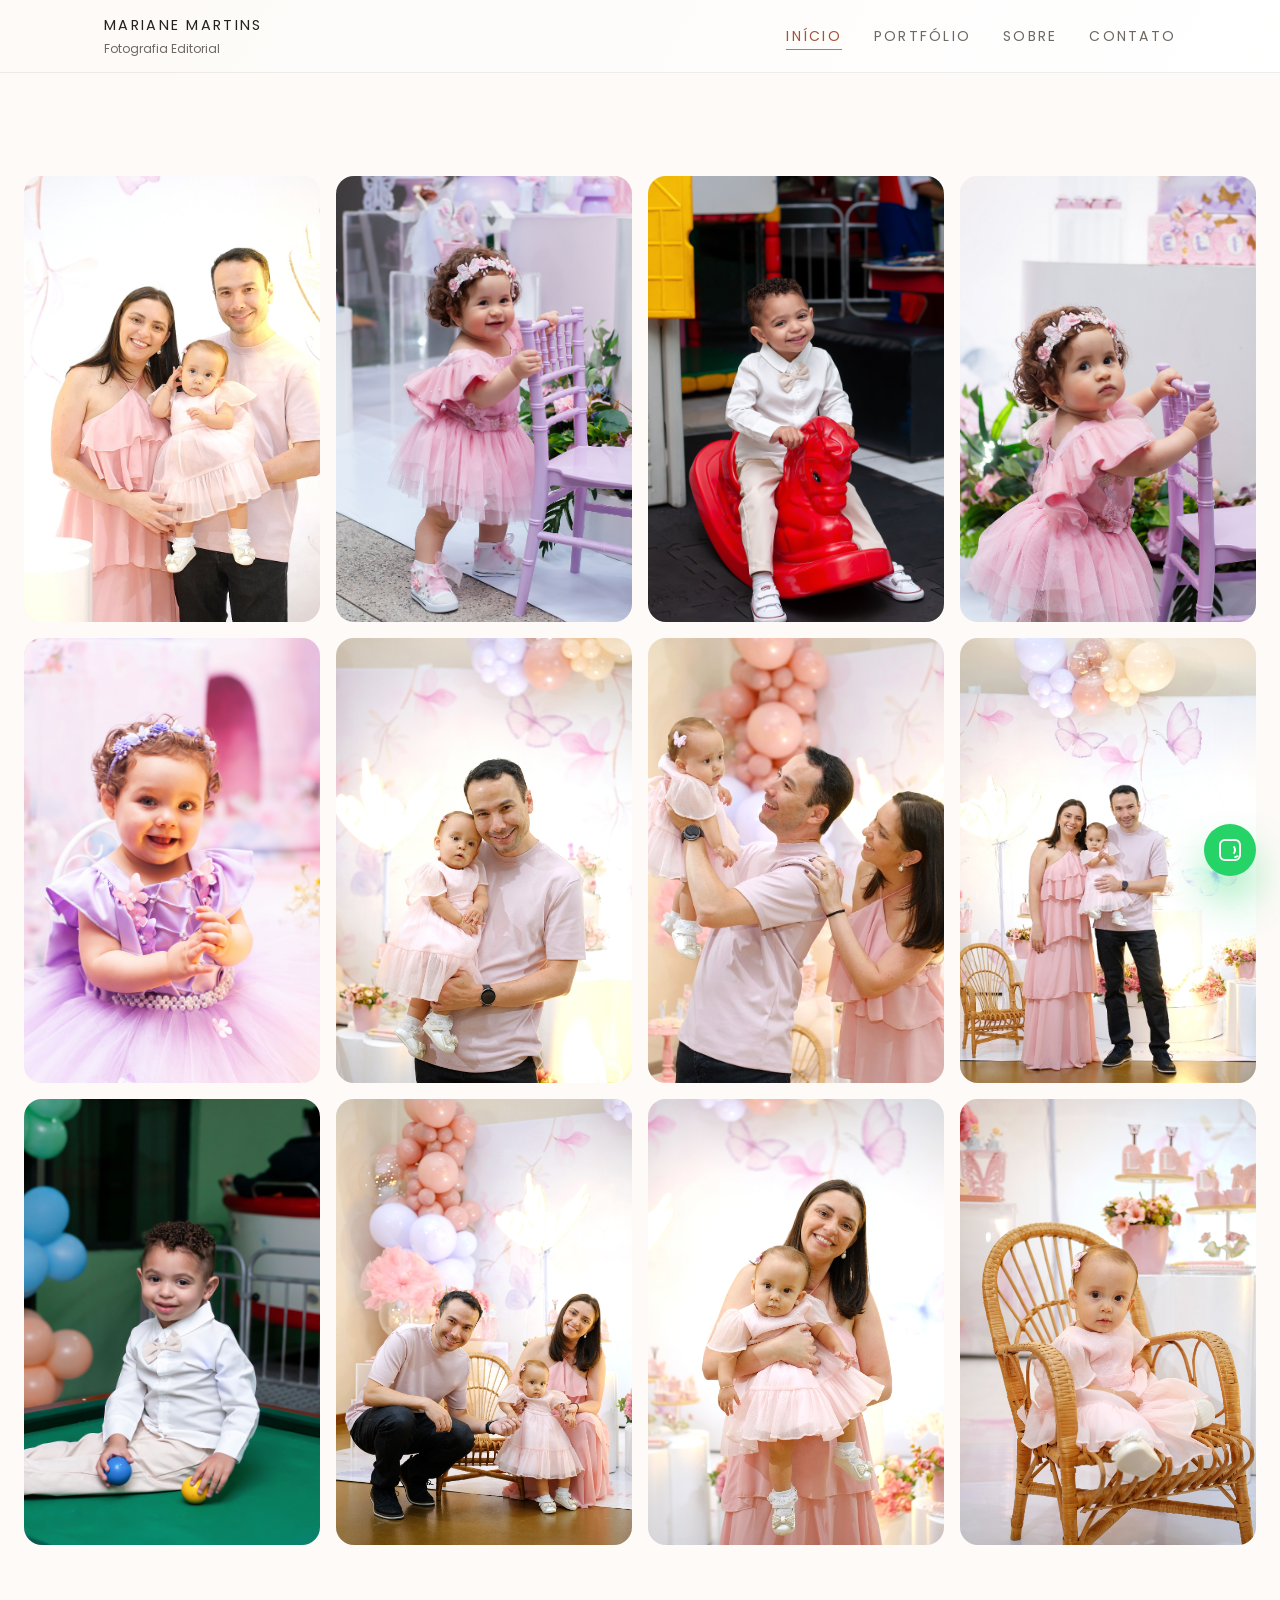
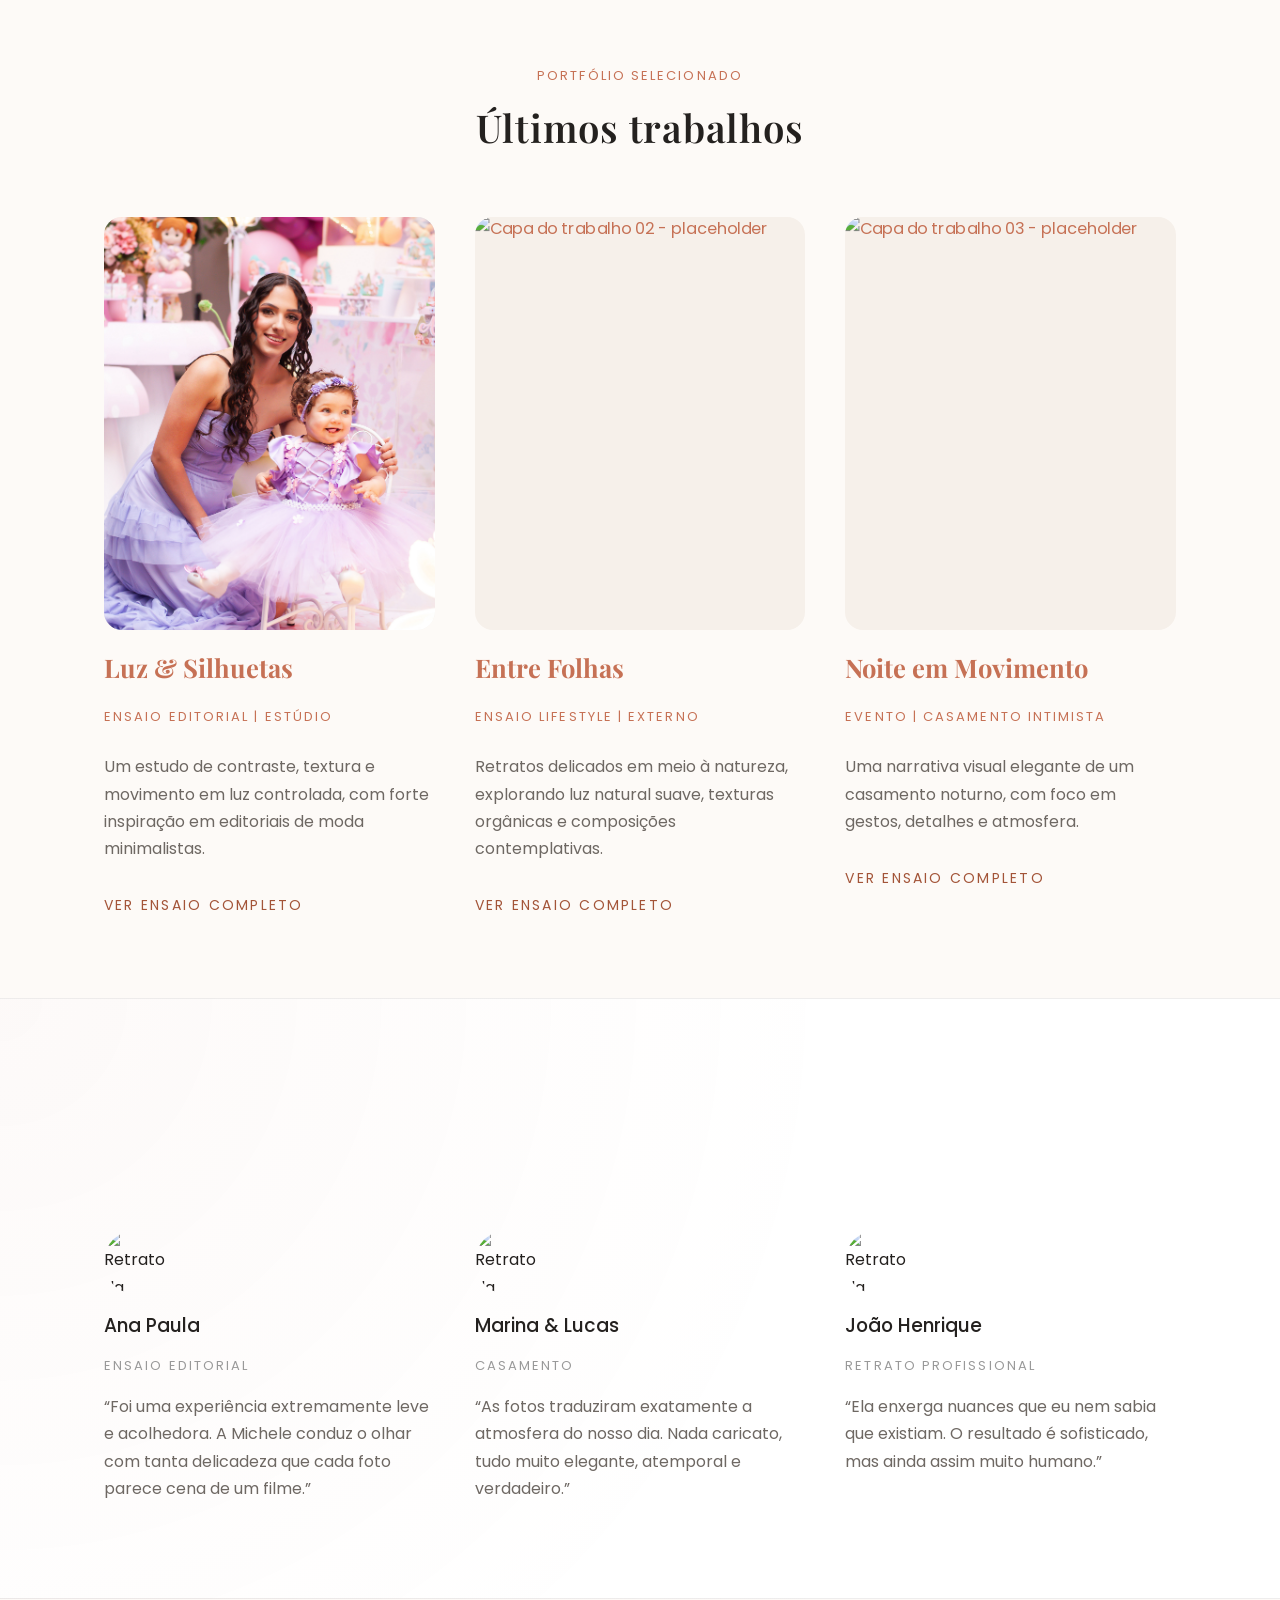
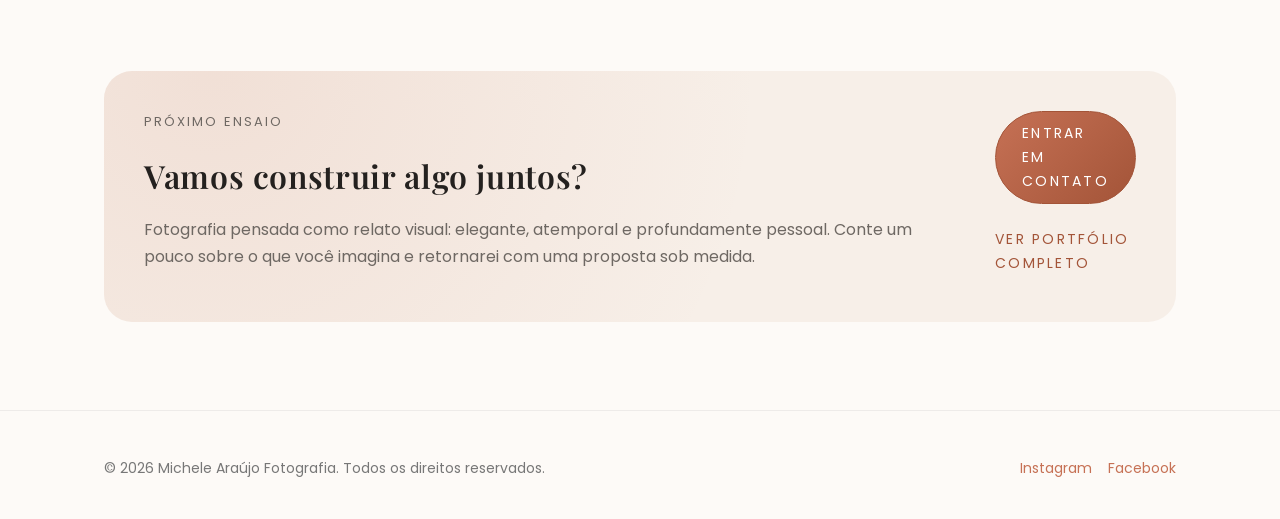
==== commit 2ad3c543: "fix contatos, e images zoom" ====
--- a/index.html
+++ b/index.html
@@ -20,14 +20,9 @@
   <header class="site-header">
     <div class="container header-inner">
       <a href="index.html" class="logo" aria-label="Ir para a página inicial">
-        <span class="logo-text">Mariane Martins</span>
+        <span class="logo-text">MARIANE MARTINS</span>
         <span class="logo-sub">Fotografia Editorial</span>
       </a>
-
-      <button class="nav-toggle" aria-label="Abrir menu" aria-expanded="false">
-        <span></span>
-        <span></span>
-      </button>
 
       <nav class="main-nav" aria-label="Navegação principal">
         <ul>
@@ -37,6 +32,13 @@
           <li><a href="contato.html">Contato</a></li>
         </ul>
       </nav>
+
+      
+
+      <button class="nav-toggle" aria-label="Abrir menu" aria-expanded="false">
+        <span></span>
+        <span></span>
+      </button>
     </div>
   </header>
 
@@ -204,7 +206,7 @@
             </p>
           </div>
           <div class="contact-preview-actions">
-            <a href="contato.html" class="btn-primary">Agendar conversa</a>
+            <a href="https://wa.me/5511996380271?text=vim%20do%20seu%20site%2C%20e%20tenho%20interesse!" class="btn-primary" target="_blank" rel="noopener noreferrer">Entrar em contato</a>
             <a href="portfolio.html" class="text-link">Ver portfólio completo</a>
           </div>
         </div>
@@ -216,14 +218,14 @@
     <div class="container footer-inner">
       <p>&copy; <span id="footer-year"></span> Michele Araújo Fotografia. Todos os direitos reservados.</p>
       <div class="footer-links">
-        <a href="https://www.instagram.com" target="_blank" rel="noopener noreferrer">Instagram</a>
-        <a href="https://www.behance.net" target="_blank" rel="noopener noreferrer">Behance</a>
+        <a href="https://www.instagram.com/maremartins/" target="_blank" rel="noopener noreferrer">Instagram</a>
+        <a href="https://www.facebook.com/mariane.martins.92" target="_blank" rel="noopener noreferrer">Facebook</a>
       </div>
     </div>
   </footer>
 
   <!-- Botão flutuante WhatsApp -->
-  <a href="https://wa.me/5500000000000" target="_blank" rel="noopener noreferrer" class="whatsapp-float" aria-label="Conversar pelo WhatsApp">
+  <a href="https://wa.me/5511996380271?text=vim%20do%20seu%20site%2C%20e%20tenho%20interesse!" target="_blank" rel="noopener noreferrer" class="whatsapp-float" aria-label="Conversar pelo WhatsApp">
     <span class="whatsapp-icon"></span>
   </a>
 
--- a/css/style.css
+++ b/css/style.css
@@ -132,6 +132,7 @@
   display: flex;
   align-items: center;
   justify-content: space-between;
+  gap: 24px;
   height: 72px;
 }
 
@@ -164,6 +165,48 @@
 .logo-sub {
   font-size: 0.75rem;
   color: var(--text-muted);
+}
+
+/* Ações no header (redes sociais) */
+
+.header-social {
+  display: flex;
+  align-items: center;
+  gap: 10px;
+}
+
+.header-icon {
+  width: 32px;
+  height: 32px;
+  border-radius: 999px;
+  border: 1px solid var(--border-soft);
+  display: inline-flex;
+  align-items: center;
+  justify-content: center;
+  background-color: #ffffff;
+  color: var(--text-main);
+  text-decoration: none;
+  font-size: 0.75rem;
+  letter-spacing: 0.08em;
+  text-transform: uppercase;
+  transition: background-color 0.18s ease, color 0.18s ease, box-shadow 0.18s ease, transform 0.12s ease;
+}
+
+.header-icon:hover {
+  transform: translateY(-1px);
+  box-shadow: 0 8px 18px rgba(0, 0, 0, 0.08);
+}
+
+.header-icon--whatsapp {
+  color: #128c7e;
+}
+
+.header-icon--instagram {
+  color: #e1306c;
+}
+
+.header-icon--facebook {
+  color: #1877f2;
 }
 
 .main-nav ul {
@@ -301,12 +344,12 @@
   border-radius: 18px;
   overflow: hidden;
   background-color: #f6f0ea;
+  aspect-ratio: 4 / 5;
 }
 
 .work-image-link img {
   width: 100%;
   height: 100%;
-  max-height: 340px;
   object-fit: cover;
   transform: scale(1.01);
   transition: transform 0.6s ease, filter 0.4s ease;
@@ -661,14 +704,23 @@
 .work-gallery-item {
   margin: 0;
   padding: 0;
+  position: relative;
+  overflow: hidden;
+  aspect-ratio: 3 / 4;
 }
 
 .work-gallery-item img {
   border-radius: 0;
   width: 100%;
-  height: auto;
+  height: 100%;
   border: 2px solid #ffffff;
   box-sizing: border-box;
+  cursor: zoom-in;
+  object-fit: cover;
+}
+
+/* Classe aplicada via JavaScript em todas as fotos dentro de <main> */
+.js-zoomable-photo {
   cursor: zoom-in;
 }
 
@@ -738,8 +790,8 @@
   width: 52px;
   height: 52px;
   border-radius: 999px;
-  background-color: #1bd741;
-  box-shadow: 0 24px 40px rgba(27, 215, 65, 0.45);
+  background-color: #25d366;
+  box-shadow: 0 24px 40px rgba(37, 211, 102, 0.45);
   display: flex;
   align-items: center;
   justify-content: center;
@@ -749,7 +801,7 @@
 
 .whatsapp-float:hover {
   transform: translateY(-2px);
-  box-shadow: 0 28px 50px rgba(27, 215, 65, 0.6);
+  box-shadow: 0 28px 50px rgba(37, 211, 102, 0.6);
 }
 
 .whatsapp-icon {
@@ -877,6 +929,10 @@
 
   .nav-toggle {
     display: inline-flex;
+  }
+
+  .header-social {
+    display: none;
   }
 
   .main-nav {
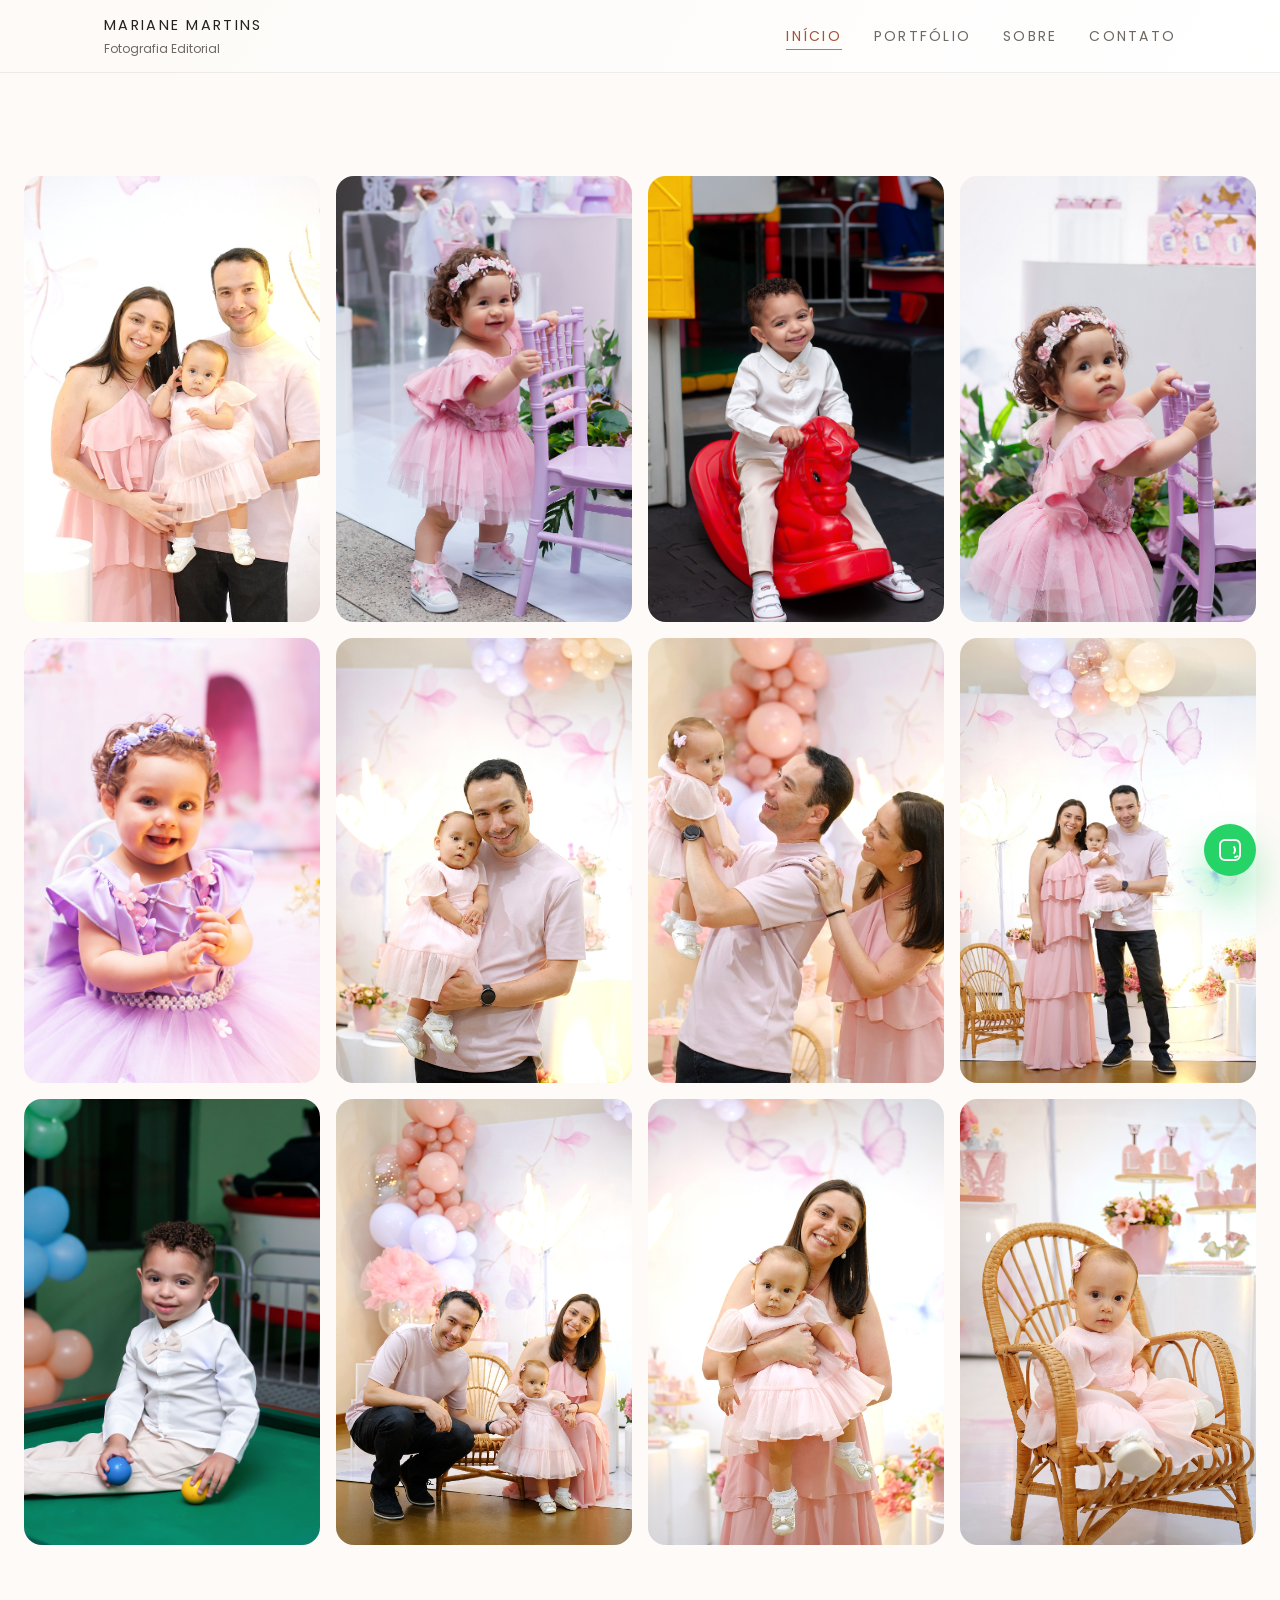
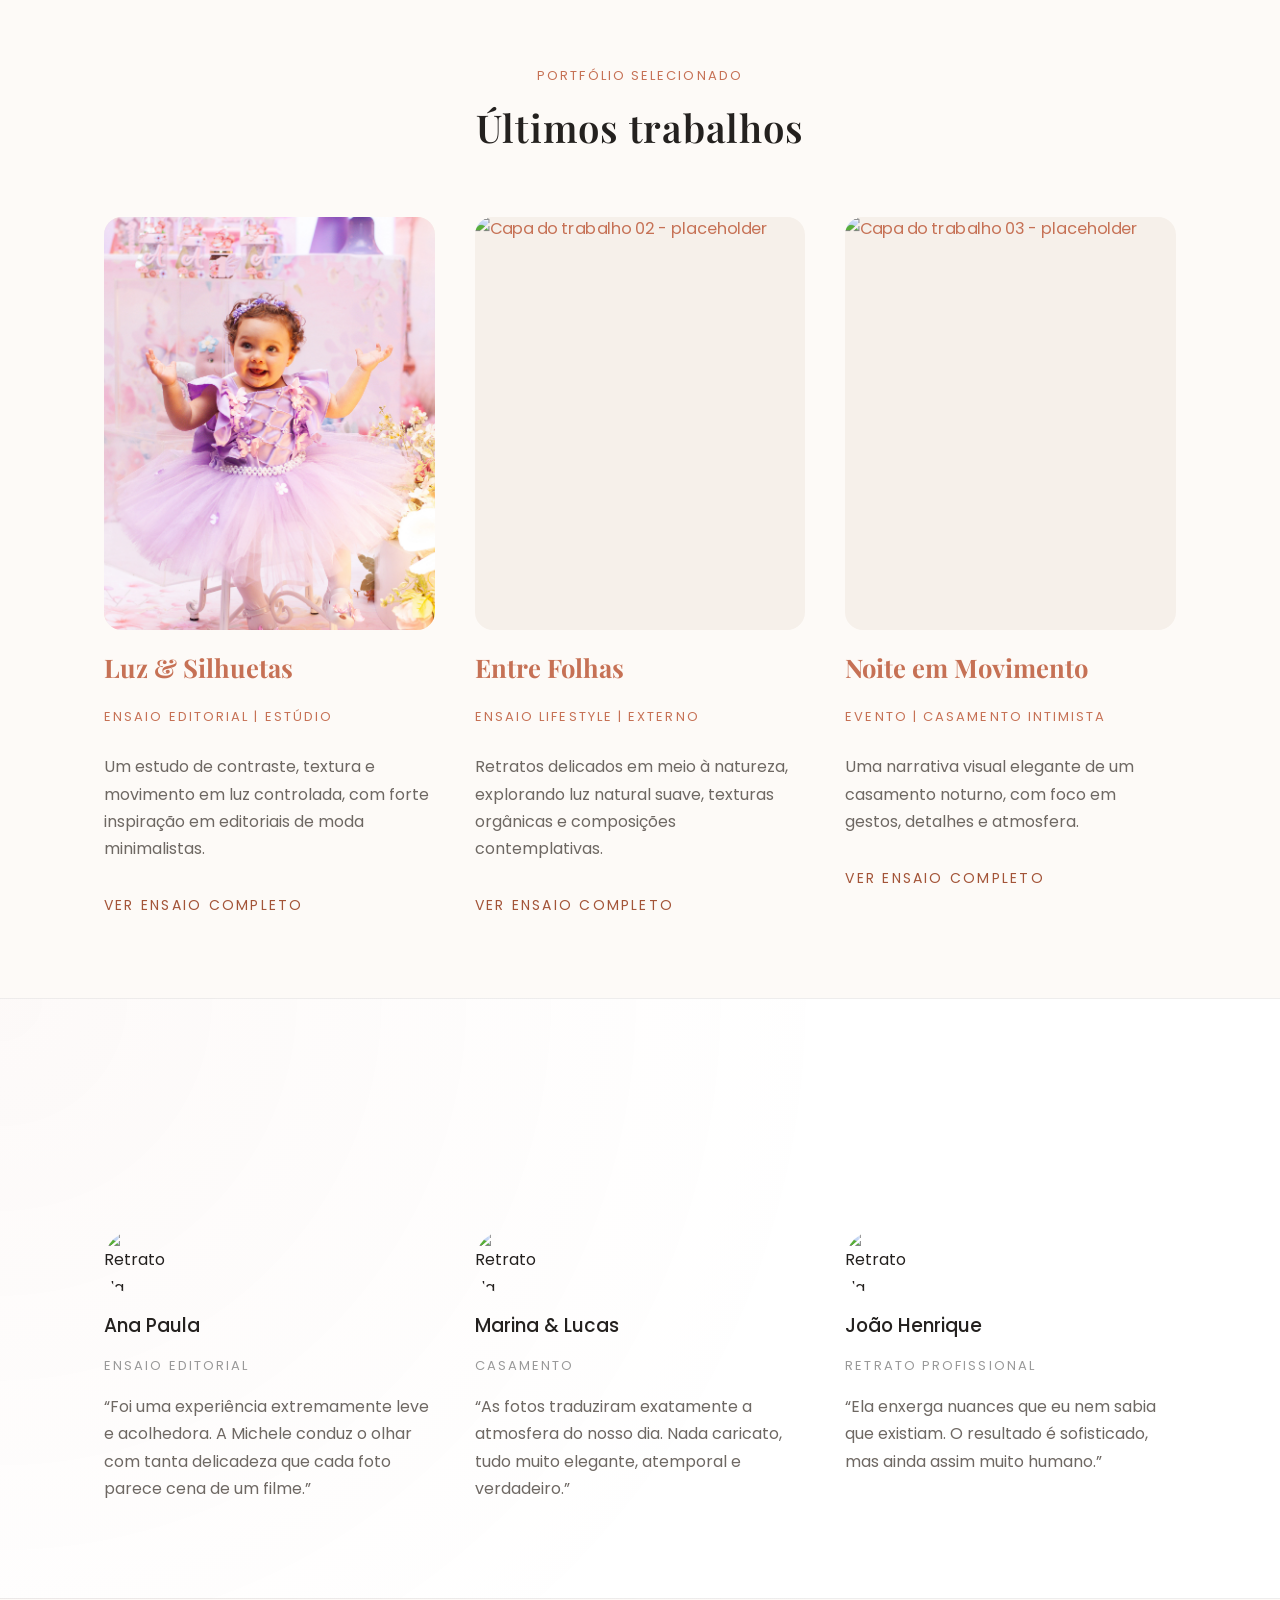
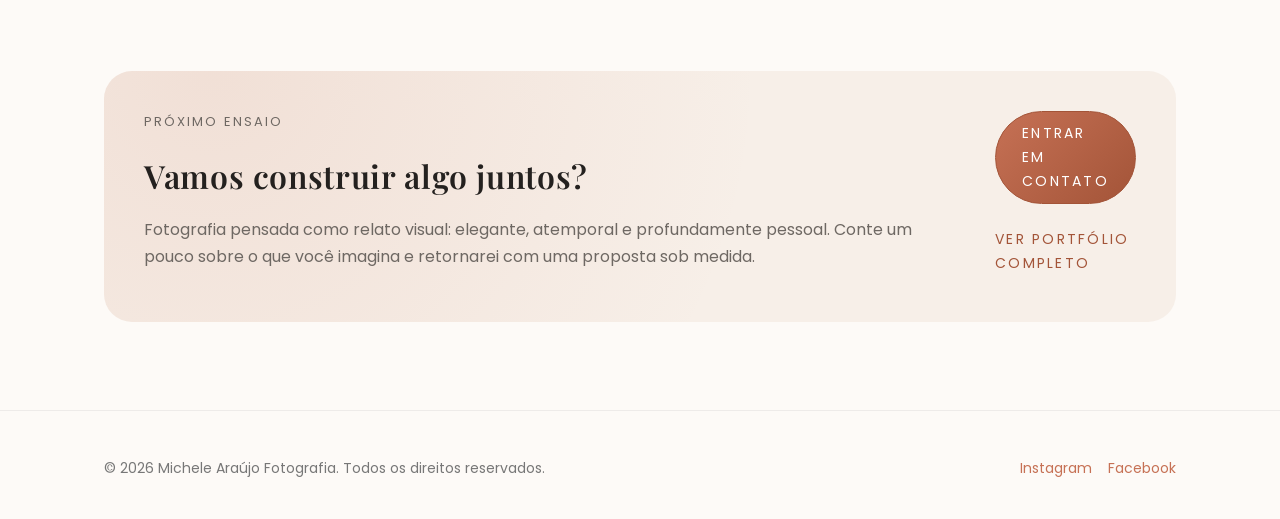
==== commit 1066f374: "fix: imagens job 1" ====
--- a/index.html
+++ b/index.html
@@ -99,7 +99,7 @@
         <div class="works-grid">
           <article class="work-card fade-in" style="--delay: 0.05s">
             <a href="portfolio/trabalho-01.html" class="work-image-link">
-              <img src="img/trabalhos/trabalho-01/capa.jpeg" loading="lazy" alt="Capa do trabalho 01 - placeholder">
+              <img src="img/trabalhos/trabalho-01/foto-08.jpeg" loading="lazy" alt="Capa do trabalho 01 - placeholder">
             </a>
             <div class="work-content">
               <h2 class="work-title">
--- a/css/style.css
+++ b/css/style.css
@@ -696,27 +696,27 @@
 }
 
 .work-gallery {
-  display: grid;
-  grid-template-columns: repeat(3, minmax(0, 1fr));
-  gap: 0;
+  column-count: 3;
+  column-gap: 0;
 }
 
 .work-gallery-item {
-  margin: 0;
+  margin: 0 0 0;
   padding: 0;
   position: relative;
   overflow: hidden;
-  aspect-ratio: 3 / 4;
+  break-inside: avoid;
 }
 
 .work-gallery-item img {
   border-radius: 0;
   width: 100%;
-  height: 100%;
+  height: auto;
   border: 2px solid #ffffff;
   box-sizing: border-box;
   cursor: zoom-in;
   object-fit: cover;
+  display: block;
 }
 
 /* Classe aplicada via JavaScript em todas as fotos dentro de <main> */
@@ -919,6 +919,10 @@
 
   .contact-preview {
     flex-direction: column;
+  }
+
+  .work-gallery {
+    column-count: 2;
   }
 }
 
@@ -1010,5 +1014,9 @@
     right: 18px;
     bottom: 18px;
   }
-}
-
+
+  .work-gallery {
+    column-count: 1;
+  }
+}
+
